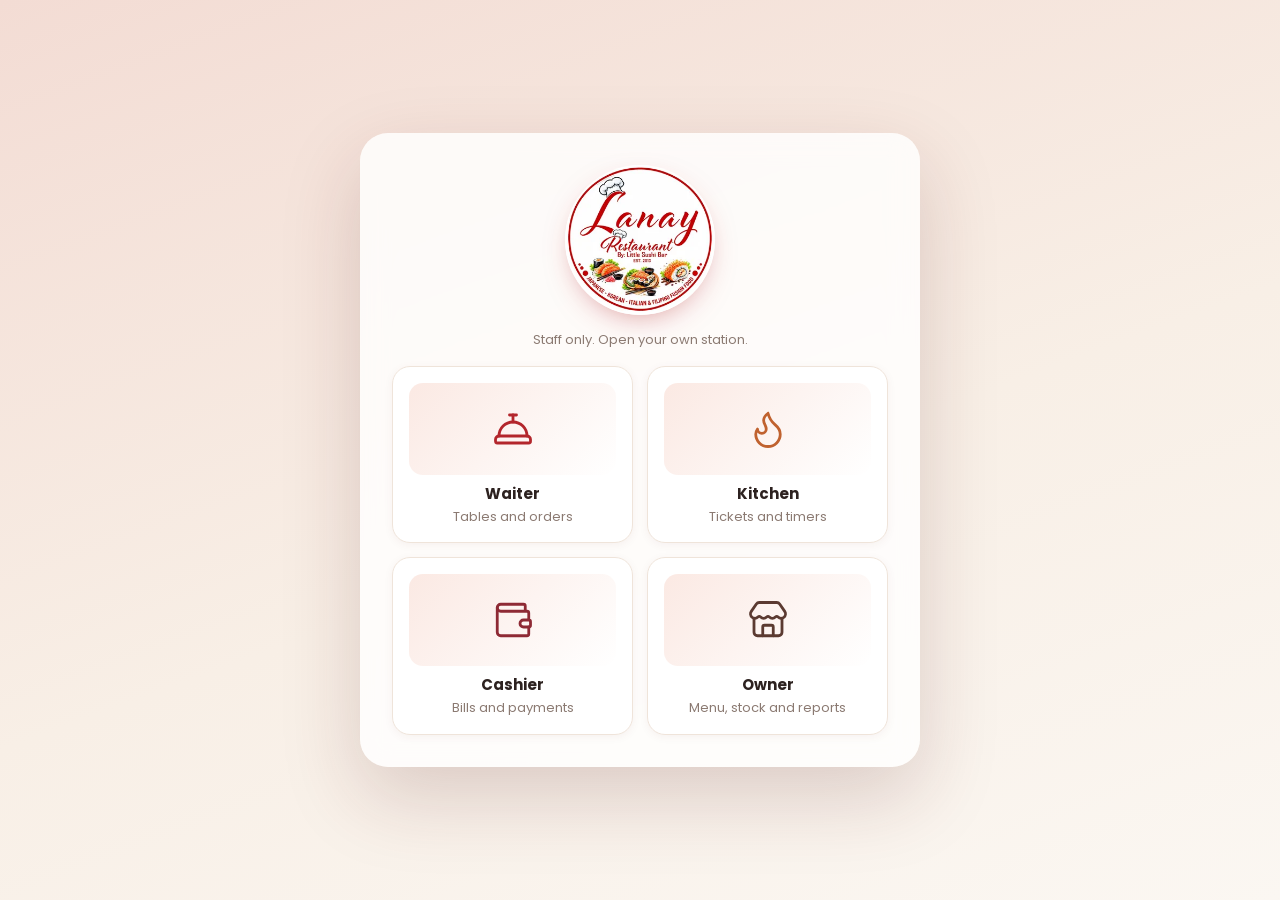
==== index.html @ 9411f927 "Initial commit: Lanay POS new UI" ====
<!doctype html>
<html lang="en"><head><meta charset="utf-8">
<meta name="viewport" content="width=device-width,initial-scale=1,viewport-fit=cover">
<meta name="theme-color" content="#b3262c">
<link href="https://fonts.googleapis.com/css2?family=Poppins:wght@400;500;600;700&family=Great+Vibes&display=swap" rel="stylesheet">
<link rel="stylesheet" href="lanay.css">
<title>Lanay Restaurant</title></head>
<body><svg width="0" height="0" style="position:absolute" aria-hidden="true"><symbol id="i-fish" viewBox="0 0 24 24"><path d="M6.5 12c.94-3.46 4.94-6 8.5-6 3.56 0 6.06 2.54 7 6-.94 3.47-3.44 6-7 6s-7.56-2.53-8.5-6Z" /><path d="M18 12v.5" /><path d="M16 17.93a9.77 9.77 0 0 1 0-11.86" /><path d="M7 10.67C7 8 5.58 5.97 2.73 5.5c-1 1.5-1 5 .23 6.5-1.24 1.5-1.24 5-.23 6.5C5.58 18.03 7 16 7 13.33" /><path d="M10.46 7.26C10.2 5.88 9.17 4.24 8 3h5.8a2 2 0 0 1 1.98 1.67l.23 1.4" /><path d="m16.01 17.93-.23 1.4A2 2 0 0 1 13.8 21H9.5a5.96 5.96 0 0 0 1.49-3.98" /></symbol><symbol id="i-fish-symbol" viewBox="0 0 24 24"><path d="M2 16s9-15 20-4C11 23 2 8 2 8" /></symbol><symbol id="i-circle-dot" viewBox="0 0 24 24"><circle cx="12" cy="12" r="1" /><circle cx="12" cy="12" r="10" /></symbol><symbol id="i-drumstick" viewBox="0 0 24 24"><path d="M15.4 15.63a7.875 6 135 1 1 6.23-6.23 4.5 3.43 135 0 0-6.23 6.23" /><path d="m8.29 12.71-2.6 2.6a2.5 2.5 0 1 0-1.65 4.65A2.5 2.5 0 1 0 8.7 18.3l2.59-2.59" /></symbol><symbol id="i-croissant" viewBox="0 0 24 24"><path d="M10.2 18H4.774a1.5 1.5 0 0 1-1.352-.97 11 11 0 0 1 .132-6.487" /><path d="M18 10.2V4.774a1.5 1.5 0 0 0-.97-1.352 11 11 0 0 0-6.486.132" /><path d="M18 5a4 3 0 0 1 4 3 2 2 0 0 1-2 2 10 10 0 0 0-5.139 1.42" /><path d="M5 18a3 4 0 0 0 3 4 2 2 0 0 0 2-2 10 10 0 0 1 1.42-5.14" /><path d="M8.709 2.554a10 10 0 0 0-6.155 6.155 1.5 1.5 0 0 0 .676 1.626l9.807 5.42a2 2 0 0 0 2.718-2.718l-5.42-9.807a1.5 1.5 0 0 0-1.626-.676" /></symbol><symbol id="i-shrimp" viewBox="0 0 24 24"><path d="M10 2a3.28 3.28 0 003.227 1.798l6.17-.561A1 1 0 1119.614 8H8.5a6.44 6.44 0 00-5.63 9.75A6.5 6.5 0 008.5 21c1.38 0 2-.5 2.5-1" /><path d="M10 8a8.5 8.5 0 000 8" /><path d="M11 22c-.5-.5-1.12-1-2.5-1a1 1 0 010-5H12a7 7 0 007-7V8" /><path d="M13 12h.01" /><path d="M8 16c-2 0-4.5-4-4-6" /></symbol><symbol id="i-soup" viewBox="0 0 24 24"><path d="M11.248 3c.273.1.808.53.747 1.36-.05.83-.938 1.2-.989 2.02-.06.78.333 1.24.727 1.62" /><path d="M16.252 3c.268.1.794.53.745 1.36-.06.83-.923 1.2-.993 2.02-.05.78.338 1.24.725 1.62" /><path d="M19.5 12 22 6" /><path d="M4 12a1 1 0 00-.99 1.133A9 9 0 0012 21a9 9 0 008.99-7.867A1 1 0 0020 12z" /><path d="M6.252 3c.268.1.794.53.745 1.36-.06.83-.923 1.2-.993 2.02-.05.78.338 1.24.735 1.62" /><path d="M7 21h10" /></symbol><symbol id="i-cooking-pot" viewBox="0 0 24 24"><path d="M2 12h20" /><path d="M20 12v8a2 2 0 0 1-2 2H6a2 2 0 0 1-2-2v-8" /><path d="m4 8 16-4" /><path d="m8.86 6.78-.45-1.81a2 2 0 0 1 1.45-2.43l1.94-.48a2 2 0 0 1 2.43 1.46l.45 1.8" /></symbol><symbol id="i-cup-soda" viewBox="0 0 24 24"><path d="m6 8 1.75 12.28a2 2 0 0 0 2 1.72h4.54a2 2 0 0 0 2-1.72L18 8" /><path d="M5 8h14" /><path d="M7 15a6.47 6.47 0 0 1 5 0 6.47 6.47 0 0 0 5 0" /><path d="m12 8 1-6h2" /></symbol><symbol id="i-utensils" viewBox="0 0 24 24"><path d="M3 2v7c0 1.1.9 2 2 2h4a2 2 0 0 0 2-2V2" /><path d="M7 2v20" /><path d="M21 15V2a5 5 0 0 0-5 5v6c0 1.1.9 2 2 2h3Zm0 0v7" /></symbol><symbol id="i-layout-grid" viewBox="0 0 24 24"><rect width="7" height="7" x="3" y="3" rx="1" /><rect width="7" height="7" x="14" y="3" rx="1" /><rect width="7" height="7" x="14" y="14" rx="1" /><rect width="7" height="7" x="3" y="14" rx="1" /></symbol><symbol id="i-clipboard-pen" viewBox="0 0 24 24"><path d="M16 4h2a2 2 0 0 1 2 2v2" /><path d="M21.34 15.664a1 1 0 1 0-3.004-3.004l-5.01 5.012a2 2 0 0 0-.506.854l-.837 2.87a.5.5 0 0 0 .62.62l2.87-.837a2 2 0 0 0 .854-.506z" /><path d="M8 22H6a2 2 0 0 1-2-2V6a2 2 0 0 1 2-2h2" /><rect x="8" y="2" width="8" height="4" rx="1" /></symbol><symbol id="i-concierge-bell" viewBox="0 0 24 24"><path d="M3 20a1 1 0 0 1-1-1v-1a2 2 0 0 1 2-2h16a2 2 0 0 1 2 2v1a1 1 0 0 1-1 1Z" /><path d="M20 16a8 8 0 1 0-16 0" /><path d="M12 4v4" /><path d="M10 4h4" /></symbol><symbol id="i-ticket" viewBox="0 0 24 24"><path d="M2 9a3 3 0 0 1 0 6v2a2 2 0 0 0 2 2h16a2 2 0 0 0 2-2v-2a3 3 0 0 1 0-6V7a2 2 0 0 0-2-2H4a2 2 0 0 0-2 2Z" /><path d="M13 5v2" /><path d="M13 17v2" /><path d="M13 11v2" /></symbol><symbol id="i-trash-2" viewBox="0 0 24 24"><path d="M10 11v6" /><path d="M14 11v6" /><path d="M19 6v14a2 2 0 0 1-2 2H7a2 2 0 0 1-2-2V6" /><path d="M3 6h18" /><path d="M8 6V4a2 2 0 0 1 2-2h4a2 2 0 0 1 2 2v2" /></symbol><symbol id="i-receipt" viewBox="0 0 24 24"><path d="M12 17V7" /><path d="M16 8h-6a2 2 0 0 0 0 4h4a2 2 0 0 1 0 4H8" /><path d="M4 3a1 1 0 0 1 1-1 1.3 1.3 0 0 1 .7.2l.933.6a1.3 1.3 0 0 0 1.4 0l.934-.6a1.3 1.3 0 0 1 1.4 0l.933.6a1.3 1.3 0 0 0 1.4 0l.933-.6a1.3 1.3 0 0 1 1.4 0l.934.6a1.3 1.3 0 0 0 1.4 0l.933-.6A1.3 1.3 0 0 1 19 2a1 1 0 0 1 1 1v18a1 1 0 0 1-1 1 1.3 1.3 0 0 1-.7-.2l-.933-.6a1.3 1.3 0 0 0-1.4 0l-.934.6a1.3 1.3 0 0 1-1.4 0l-.933-.6a1.3 1.3 0 0 0-1.4 0l-.933.6a1.3 1.3 0 0 1-1.4 0l-.934-.6a1.3 1.3 0 0 0-1.4 0l-.933.6a1.3 1.3 0 0 1-.7.2 1 1 0 0 1-1-1z" /></symbol><symbol id="i-lock" viewBox="0 0 24 24"><rect width="18" height="11" x="3" y="11" rx="2" ry="2" /><path d="M7 11V7a5 5 0 0 1 10 0v4" /></symbol><symbol id="i-chart-line" viewBox="0 0 24 24"><path d="M3 3v16a2 2 0 0 0 2 2h16" /><path d="m19 9-5 5-4-4-3 3" /></symbol><symbol id="i-book-open" viewBox="0 0 24 24"><path d="M12 5v16" /><path d="M20.001 19A2 2 0 0022 17V5a2 2 0 00-1.999-2L16 3.002A5 5 0 0012 5a5 5 0 00-4-2H4a2 2 0 00-2 2v12a2 2 0 001.999 2H8a5 5 0 014 2 5 5 0 014-2z" /></symbol><symbol id="i-package" viewBox="0 0 24 24"><path d="M11 21.73a2 2 0 0 0 2 0l7-4A2 2 0 0 0 21 16V8a2 2 0 0 0-1-1.73l-7-4a2 2 0 0 0-2 0l-7 4A2 2 0 0 0 3 8v8a2 2 0 0 0 1 1.73z" /><path d="M12 22V12" /><polyline points="3.29 7 12 12 20.71 7" /><path d="m7.5 4.27 9 5.15" /></symbol><symbol id="i-users" viewBox="0 0 24 24"><path d="M16 21v-2a4 4 0 0 0-4-4H6a4 4 0 0 0-4 4v2" /><path d="M16 3.128a4 4 0 0 1 0 7.744" /><path d="M22 21v-2a4 4 0 0 0-3-3.87" /><circle cx="9" cy="7" r="4" /></symbol><symbol id="i-bike" viewBox="0 0 24 24"><circle cx="18.5" cy="17.5" r="3.5" /><circle cx="5.5" cy="17.5" r="3.5" /><circle cx="15" cy="5" r="1" /><path d="M12 17.5V14l-3-3 4-3 2 3h2" /></symbol><symbol id="i-party-popper" viewBox="0 0 24 24"><path d="M5.8 11.3 2 22l10.7-3.79" /><path d="M4 3h.01" /><path d="M22 8h.01" /><path d="M15 2h.01" /><path d="M22 20h.01" /><path d="m22 2-2.24.75a2.9 2.9 0 0 0-1.96 3.12c.1.86-.57 1.63-1.45 1.63h-.38c-.86 0-1.6.6-1.76 1.44L14 10" /><path d="m22 13-.82-.33c-.86-.34-1.82.2-1.98 1.11c-.11.7-.72 1.22-1.43 1.22H17" /><path d="m11 2 .33.82c.34.86-.2 1.82-1.11 1.98C9.52 4.9 9 5.52 9 6.23V7" /><path d="M11 13c1.93 1.93 2.83 4.17 2 5-.83.83-3.07-.07-5-2-1.93-1.93-2.83-4.17-2-5 .83-.83 3.07.07 5 2Z" /></symbol><symbol id="i-star" viewBox="0 0 24 24"><path d="M11.525 2.295a.53.53 0 0 1 .95 0l2.31 4.679a2.123 2.123 0 0 0 1.595 1.16l5.166.756a.53.53 0 0 1 .294.904l-3.736 3.638a2.123 2.123 0 0 0-.611 1.878l.882 5.14a.53.53 0 0 1-.771.56l-4.618-2.428a2.122 2.122 0 0 0-1.973 0L6.396 21.01a.53.53 0 0 1-.77-.56l.881-5.139a2.122 2.122 0 0 0-.611-1.879L2.16 9.795a.53.53 0 0 1 .294-.906l5.165-.755a2.122 2.122 0 0 0 1.597-1.16z" /></symbol><symbol id="i-history" viewBox="0 0 24 24"><path d="M3 12a9 9 0 1 0 9-9 9.75 9.75 0 0 0-6.74 2.74L3 8" /><path d="M3 3v5h5" /><path d="M12 7v5l4 2" /></symbol><symbol id="i-badge-percent" viewBox="0 0 24 24"><path d="M3.85 8.62a4 4 0 0 1 4.78-4.77 4 4 0 0 1 6.74 0 4 4 0 0 1 4.78 4.78 4 4 0 0 1 0 6.74 4 4 0 0 1-4.77 4.78 4 4 0 0 1-6.75 0 4 4 0 0 1-4.78-4.77 4 4 0 0 1 0-6.76Z" /><path d="m15 9-6 6" /><path d="M9 9h.01" /><path d="M15 15h.01" /></symbol><symbol id="i-qr-code" viewBox="0 0 24 24"><rect width="5" height="5" x="3" y="3" rx="1" /><rect width="5" height="5" x="16" y="3" rx="1" /><rect width="5" height="5" x="3" y="16" rx="1" /><path d="M21 16h-3a2 2 0 0 0-2 2v3" /><path d="M21 21v.01" /><path d="M12 7v3a2 2 0 0 1-2 2H7" /><path d="M3 12h.01" /><path d="M12 3h.01" /><path d="M12 16v.01" /><path d="M16 12h1" /><path d="M21 12v.01" /><path d="M12 21v-1" /></symbol><symbol id="i-settings" viewBox="0 0 24 24"><path d="M9.671 4.136a2.34 2.34 0 0 1 4.659 0 2.34 2.34 0 0 0 3.319 1.915 2.34 2.34 0 0 1 2.33 4.033 2.34 2.34 0 0 0 0 3.831 2.34 2.34 0 0 1-2.33 4.033 2.34 2.34 0 0 0-3.319 1.915 2.34 2.34 0 0 1-4.659 0 2.34 2.34 0 0 0-3.32-1.915 2.34 2.34 0 0 1-2.33-4.033 2.34 2.34 0 0 0 0-3.831A2.34 2.34 0 0 1 6.35 6.051a2.34 2.34 0 0 0 3.319-1.915" /><circle cx="12" cy="12" r="3" /></symbol><symbol id="i-shopping-basket" viewBox="0 0 24 24"><path d="m15 11-1 9" /><path d="m19 11-4-7" /><path d="M2 11h20" /><path d="m3.5 11 1.6 7.4a2 2 0 0 0 2 1.6h9.8a2 2 0 0 0 2-1.6l1.7-7.4" /><path d="M4.5 15.5h15" /><path d="m5 11 4-7" /><path d="m9 11 1 9" /></symbol><symbol id="i-hand-helping" viewBox="0 0 24 24"><path d="M11 12h2a2 2 0 1 0 0-4h-3c-.6 0-1.1.2-1.4.6L3 14" /><path d="m7 18 1.6-1.4c.3-.4.8-.6 1.4-.6h4c1.1 0 2.1-.4 2.8-1.2l4.6-4.4a2 2 0 0 0-2.75-2.91l-4.2 3.9" /><path d="m2 13 6 6" /></symbol><symbol id="i-log-out" viewBox="0 0 24 24"><path d="m16 17 5-5-5-5" /><path d="M21 12H9" /><path d="M9 21H5a2 2 0 0 1-2-2V5a2 2 0 0 1 2-2h4" /></symbol><symbol id="i-bell" viewBox="0 0 24 24"><path d="M10.268 21a2 2 0 0 0 3.464 0" /><path d="M3.262 15.326A1 1 0 0 0 4 17h16a1 1 0 0 0 .74-1.673C19.41 13.956 18 12.499 18 8A6 6 0 0 0 6 8c0 4.499-1.411 5.956-2.738 7.326" /></symbol><symbol id="i-smartphone" viewBox="0 0 24 24"><rect width="14" height="20" x="5" y="2" rx="2" ry="2" /><path d="M12 18h.01" /></symbol><symbol id="i-sparkles" viewBox="0 0 24 24"><path d="M11.017 2.814a1 1 0 0 1 1.966 0l1.051 5.558a2 2 0 0 0 1.594 1.594l5.558 1.051a1 1 0 0 1 0 1.966l-5.558 1.051a2 2 0 0 0-1.594 1.594l-1.051 5.558a1 1 0 0 1-1.966 0l-1.051-5.558a2 2 0 0 0-1.594-1.594l-5.558-1.051a1 1 0 0 1 0-1.966l5.558-1.051a2 2 0 0 0 1.594-1.594z" /><path d="M20 2v4" /><path d="M22 4h-4" /><circle cx="4" cy="20" r="2" /></symbol><symbol id="i-recycle" viewBox="0 0 24 24"><path d="M7 19H4.815a1.83 1.83 0 0 1-1.57-.881 1.785 1.785 0 0 1-.004-1.784L7.196 9.5" /><path d="M11 19h8.203a1.83 1.83 0 0 0 1.556-.89 1.784 1.784 0 0 0 0-1.775l-1.226-2.12" /><path d="m14 16-3 3 3 3" /><path d="M8.293 13.596 7.196 9.5 3.1 10.598" /><path d="m9.344 5.811 1.093-1.892A1.83 1.83 0 0 1 11.985 3a1.784 1.784 0 0 1 1.546.888l3.943 6.843" /><path d="m13.378 9.633 4.096 1.098 1.097-4.096" /></symbol><symbol id="i-ban" viewBox="0 0 24 24"><circle cx="12" cy="12" r="10" /><path d="M4.929 4.929 19.07 19.071" /></symbol><symbol id="i-chef-hat" viewBox="0 0 24 24"><path d="M10 11v5" /><path d="M14 11v5" /><path d="M6 12.65c0-.457-.316-.844-.727-1.041A4 4 0 017.52 4.034a1.53 1.53 0 001.367-.547 4 4 0 016.225 0 1.53 1.53 0 001.367.547 4 4 0 012.248 7.575c-.411.197-.727.584-.727 1.04V19a2 2 0 01-2 2H8a2 2 0 01-2-2z" /><path d="M6 16h12" /></symbol><symbol id="i-flame" viewBox="0 0 24 24"><path d="M12 3q1 4 4 6.5t3 5.5a1 1 0 0 1-14 0 5 5 0 0 1 1-3 1 1 0 0 0 5 0c0-2-1.5-3-1.5-5q0-2 2.5-4" /></symbol><symbol id="i-wallet" viewBox="0 0 24 24"><path d="M19 7V4a1 1 0 0 0-1-1H5a2 2 0 0 0 0 4h15a1 1 0 0 1 1 1v4h-3a2 2 0 0 0 0 4h3a1 1 0 0 0 1-1v-2a1 1 0 0 0-1-1" /><path d="M3 5v14a2 2 0 0 0 2 2h15a1 1 0 0 0 1-1v-4" /></symbol><symbol id="i-store" viewBox="0 0 24 24"><path d="M15 21v-5a1 1 0 0 0-1-1h-4a1 1 0 0 0-1 1v5" /><path d="M17.774 10.31a1.12 1.12 0 0 0-1.549 0 2.5 2.5 0 0 1-3.451 0 1.12 1.12 0 0 0-1.548 0 2.5 2.5 0 0 1-3.452 0 1.12 1.12 0 0 0-1.549 0 2.5 2.5 0 0 1-3.77-3.248l2.889-4.184A2 2 0 0 1 7 2h10a2 2 0 0 1 1.653.873l2.895 4.192a2.5 2.5 0 0 1-3.774 3.244" /><path d="M4 10.95V19a2 2 0 0 0 2 2h12a2 2 0 0 0 2-2v-8.05" /></symbol></svg><div id="app"></div><script src="js/logo.js"></script>
<script>document.getElementById("app").innerHTML=`<div class="login"><img class="brand" src="${LOGO}" alt="Lanay Restaurant"><p class="mut">Staff only. Open your own station.</p><div class="grid"><a class="card hov" data-role="waiter" href="waiter.html"><div class="dish"><svg class="i"><use href="#i-concierge-bell"/></svg></div><b style="display:block;margin-top:8px">Waiter</b><span class="mut">Tables and orders</span></a><a class="card hov" data-role="kitchen" href="kitchen.html"><div class="dish"><svg class="i"><use href="#i-flame"/></svg></div><b style="display:block;margin-top:8px">Kitchen</b><span class="mut">Tickets and timers</span></a><a class="card hov" data-role="cashier" href="cashier.html"><div class="dish"><svg class="i"><use href="#i-wallet"/></svg></div><b style="display:block;margin-top:8px">Cashier</b><span class="mut">Bills and payments</span></a><a class="card hov" data-role="owner" href="owner.html"><div class="dish"><svg class="i"><use href="#i-store"/></svg></div><b style="display:block;margin-top:8px">Owner</b><span class="mut">Menu, stock and reports</span></a></div></div>`</script>
</body></html>
---- lanay.css ----
/* Each role sets its own accent on <body data-role>, so colors never bleed between roles */
:root {
  --ac: #b3262c;
  --soft: #f8e6e2;
  --ink: #2d2220;
  --mut: #8b7a72;
  --line: #efe4da;
  --cream: #fbf6f0;
}

[data-role="kitchen"] {
  --ac: #c0622f;
  --soft: #fbeadc;
}

[data-role="cashier"] {
  --ac: #8e2a35;
  --soft: #f4e0e2;
}

[data-role="owner"] {
  --ac: #5b3a31;
  --soft: #efe5df;
}

[data-role="customer"] {
  --ac: #b3262c;
  --soft: #f8e6e2;
}

* {
  box-sizing: border-box;
  margin: 0;
}

body {
  font: 15px/1.45 Poppins, "Segoe UI", system-ui, sans-serif;
  color: var(--ink);
  min-height: 100dvh;
  display: grid;
  place-items: center;
  padding: 16px;
  background: linear-gradient(160deg, #f3dcd4, #f8efe6 55%, #fbf7f2);
}

button,
input,
select {
  font: inherit;
  color: inherit;
}

button {
  cursor: pointer;
  border: 0;
  background: none;
  text-align: left;
}

:focus-visible {
  outline: 2px solid var(--ac);
  outline-offset: 2px;
}

[hidden] {
  display: none !important;
}

#app {
  display: grid;
  place-items: center;
  width: 100%;
}

.shell {
  width: min(1280px, 100%);
  height: min(860px, 94vh);
  background: var(--cream);
  border-radius: 28px;
  box-shadow: 0 30px 80px #5a1d1a2e;
  display: flex;
  overflow: hidden;
}

.side {
  width: 210px;
  background: #fff;
  padding: 20px 14px;
  display: flex;
  flex-direction: column;
  gap: 6px;
  border-right: 1px solid var(--line);
  overflow: auto;
}

.logo {
  font-size: 24px;
  font-weight: 800;
  color: var(--ac);
  padding: 4px 10px 14px;
}

.nav {
  display: flex;
  gap: 12px;
  align-items: center;
  padding: 11px 14px;
  border-radius: 12px;
  color: var(--mut);
  transition: 0.2s;
}

.nav b {
  width: 24px;
  text-align: center;
  font-size: 18px;
}

.nav:hover {
  background: var(--soft);
  color: var(--ink);
  transform: translateX(3px);
}

.nav.on {
  background: var(--ac);
  color: #fff;
  box-shadow: 0 8px 18px -6px var(--ac);
}

.main {
  flex: 1;
  display: flex;
  flex-direction: column;
  min-width: 0;
}

.top {
  display: flex;
  align-items: center;
  gap: 12px;
  padding: 16px 26px;
  background: #fff;
  border-bottom: 1px solid var(--line);
}

.top h1 {
  font-size: 22px;
  flex: 1;
}

.page {
  padding: 22px 26px;
  overflow: auto;
  flex: 1;
  display: flex;
  flex-direction: column;
  gap: 16px;
}

.page > * {
  flex-shrink: 0;
}

.card {
  background: #fff;
  border-radius: 18px;
  padding: 16px;
  border: 1px solid var(--line);
  box-shadow: 0 2px 10px #5a1d1a0d;
  transition: 0.25s;
}

button.card {
  display: block;
  width: 100%;
}

.hov:hover {
  transform: translateY(-4px);
  box-shadow: 0 14px 28px -10px #5a1d1a33;
}

.grid {
  display: grid;
  grid-template-columns: repeat(auto-fill, minmax(200px, 1fr));
  gap: 14px;
}

.row {
  display: flex;
  gap: 10px;
  align-items: center;
}

.sp {
  justify-content: space-between;
}

.col {
  display: flex;
  flex-direction: column;
  gap: 10px;
}

.two {
  display: grid;
  grid-template-columns: 1fr 340px;
  gap: 18px;
}

.btn {
  background: var(--ac);
  color: #fff;
  padding: 11px 18px;
  border-radius: 12px;
  font-weight: 600;
  text-align: center;
  transition: 0.15s;
  box-shadow: 0 8px 16px -8px var(--ac);
}

.btn:hover {
  filter: brightness(1.07);
}

.btn:active {
  transform: scale(0.96);
}

.btn.g {
  background: var(--soft);
  color: var(--ink);
  box-shadow: none;
}

.btn.w {
  width: 100%;
}

.chip {
  display: inline-block;
  padding: 3px 10px;
  border-radius: 99px;
  font-size: 12px;
  font-weight: 600;
  background: var(--soft);
}

.ok {
  background: #e4eed8;
  color: #4a6a2e;
}

.warn {
  background: #fbe8d2;
  color: #9a4a16;
}

.bad {
  background: #f6dad6;
  color: #9c1f25;
}

.info {
  background: #efe5d5;
  color: #6a5136;
}

.pill {
  padding: 8px 16px;
  border-radius: 99px;
  background: #fff;
  border: 1px solid var(--line);
  transition: 0.2s;
}

.pill.on {
  background: var(--ac);
  color: #fff;
  border-color: var(--ac);
}

input,
select {
  padding: 10px 12px;
  border: 1px solid var(--line);
  border-radius: 12px;
  background: #fff;
  width: 100%;
}

.tint:nth-child(5n + 1) {
  background: #eef3e4;
}

.tint:nth-child(5n + 2) {
  background: #fbece0;
}

.tint:nth-child(5n + 3) {
  background: #f9e6e3;
}

.tint:nth-child(5n + 4) {
  background: #f3ead9;
}

.tint:nth-child(5n) {
  background: #f6e9ea;
}

.big {
  font-size: 28px;
  font-weight: 800;
}

.mut {
  color: var(--mut);
  font-size: 13px;
}

.dish {
  display: grid;
  place-items: center;
  height: 92px;
  border-radius: 14px;
  background: linear-gradient(135deg, #fbe9e3, #fff);
  color: var(--ac);
}

.dish svg {
  width: 42px;
  height: 42px;
  stroke-width: 1.6;
}

.c-Sushi {
  background: linear-gradient(135deg, #fbe0d6, #fff4ee);
  color: #c0562f;
}

.c-Japanese {
  background: linear-gradient(135deg, #f3e6d2, #fbf5ea);
  color: #8a5a2b;
}

.c-Drinks {
  background: linear-gradient(135deg, #e4eed8, #f6faf0);
  color: #5a7a3c;
}

.off {
  opacity: 0.55;
}

.qty {
  display: flex;
  align-items: center;
  gap: 10px;
}

.qty b {
  min-width: 18px;
  text-align: center;
}

.qty button {
  width: 30px;
  height: 30px;
  border-radius: 9px;
  background: var(--soft);
  font-weight: 700;
  text-align: center;
}

.qty .p {
  background: var(--ac);
  color: #fff;
}

table {
  width: 100%;
  border-collapse: collapse;
}

td,
th {
  padding: 11px 8px;
  text-align: left;
  border-bottom: 1px solid var(--line);
}

th {
  color: var(--mut);
  font-size: 12px;
}

.sw {
  width: 44px;
  height: 26px;
  border-radius: 99px;
  background: #e2d6cc;
  position: relative;
  transition: 0.25s;
  flex: none;
}

.sw:after {
  content: "";
  position: absolute;
  top: 3px;
  left: 3px;
  width: 20px;
  height: 20px;
  border-radius: 50%;
  background: #fff;
  transition: 0.25s;
}

.sw.on {
  background: var(--ac);
}

.sw.on:after {
  left: 21px;
}

.bar {
  height: 8px;
  border-radius: 9px;
  background: #f0e6dd;
  overflow: hidden;
}

.bar i {
  display: block;
  height: 100%;
  background: var(--ac);
  border-radius: 9px;
}

.tb {
  width: 64px;
  height: 40px;
  margin: 0 auto 10px;
  border-radius: 12px;
  background: var(--soft);
  border: 2px solid var(--ac);
}

.step {
  flex: 1;
  text-align: center;
  font-size: 12px;
  color: var(--mut);
}

.step i {
  display: block;
  height: 6px;
  border-radius: 9px;
  background: #eadfd5;
  margin: 0 2px 6px;
  transition: 0.5s;
}

.step.on {
  color: var(--ink);
}

.step.on i {
  background: var(--ac);
}

.star {
  font-size: 32px;
  color: #e2d6cc;
  transition: 0.2s;
}

.star.on {
  color: #d6a032;
  transform: scale(1.15);
}

.login {
  width: min(560px, 100%);
  padding: 32px;
  text-align: center;
  background: #ffffffcc;
  backdrop-filter: blur(14px);
  border-radius: 28px;
  box-shadow: 0 30px 80px #5a1d1a2e;
  display: flex;
  flex-direction: column;
  gap: 16px;
}

.login .logo {
  font-size: 44px;
  padding: 0;
}

.pad {
  display: grid;
  grid-template-columns: repeat(3, 70px);
  gap: 12px;
  justify-content: center;
}

.pad button {
  height: 62px;
  border-radius: 50%;
  background: #fff;
  font-size: 22px;
  font-weight: 600;
  text-align: center;
  box-shadow: 0 4px 12px #0001;
  transition: 0.15s;
}

.pad button:active {
  transform: scale(0.9);
  background: var(--soft);
}

.dots {
  justify-content: center;
}

.dots i {
  width: 14px;
  height: 14px;
  border-radius: 50%;
  background: #e2d6cc;
  transition: 0.2s;
}

.dots i.f {
  background: var(--ac);
  transform: scale(1.2);
}

.ph {
  width: 400px;
  height: min(820px, 94vh);
  flex-direction: column;
  border: 10px solid #2d2220;
  border-radius: 44px;
}

.ph .top {
  padding: 14px 18px;
}

.ph .page {
  padding: 14px;
}

.ph .grid {
  grid-template-columns: 1fr 1fr;
}

.ph .dish {
  height: 70px;
}

.ph .dish svg {
  width: 32px;
  height: 32px;
}

.tabs {
  display: flex;
  border-top: 1px solid var(--line);
  background: #fff;
}

.tabs .nav {
  flex: 1;
  flex-direction: column;
  gap: 2px;
  font-size: 11px;
  border-radius: 0;
  padding: 10px 0;
}

.toast {
  position: fixed;
  bottom: 28px;
  left: 50%;
  translate: -50% 0;
  background: var(--ink);
  color: #fff;
  padding: 12px 22px;
  border-radius: 14px;
  z-index: 9;
  animation:
    rise 0.35s both,
    fade 0.4s 1.8s forwards reverse;
}

.mask {
  position: fixed;
  inset: 0;
  background: #2a121099;
  backdrop-filter: blur(5px);
  display: grid;
  place-items: center;
  z-index: 8;
  animation: fade 0.2s;
}

.mod {
  background: #fff;
  border-radius: 22px;
  padding: 24px;
  width: min(440px, 92vw);
  max-height: 86vh;
  overflow: auto;
  animation: pop 0.3s cubic-bezier(0.2, 1.2, 0.4, 1);
}

.ping {
  box-shadow: 0 0 0 0 var(--ac);
  animation: pulse 1.4s infinite;
}

.in .rise,
.in .stag > * {
  animation: rise 0.5s cubic-bezier(0.2, 0.8, 0.2, 1) both;
  animation-delay: calc(var(--i, 0) * 45ms);
}

.in .bar i {
  animation: grow 0.9s both;
}

.in .draw {
  stroke-dasharray: 1200;
  stroke-dashoffset: 1200;
  animation: draw 1.6s 0.2s forwards;
}

.shake {
  animation: shake 0.4s;
}

@keyframes rise {
  from {
    opacity: 0;
    transform: translateY(16px);
  }
}

@keyframes fade {
  from {
    opacity: 0;
  }
}

@keyframes pop {
  from {
    opacity: 0;
    transform: scale(0.9);
  }
}

@keyframes grow {
  from {
    width: 0;
  }
}

@keyframes draw {
  to {
    stroke-dashoffset: 0;
  }
}

@keyframes shake {
  25% {
    transform: translateX(-9px);
  }

  75% {
    transform: translateX(9px);
  }
}

@keyframes pulse {
  70% {
    box-shadow: 0 0 0 10px #0000;
  }
}

.i {
  width: 1.2em;
  height: 1.2em;
  fill: none;
  stroke: currentColor;
  stroke-width: 2;
  stroke-linecap: round;
  stroke-linejoin: round;
  flex: none;
  vertical-align: -0.22em;
}

.fill,
.star.on svg {
  fill: currentColor;
}

.star svg {
  width: 32px;
  height: 32px;
}

.gold {
  color: #d6a032;
}

.gold .i:not(.fill) {
  opacity: 0.35;
}

.eic svg {
  width: 44px;
  height: 44px;
  color: var(--ac);
  margin-bottom: 8px;
}

.brand {
  display: block;
  margin: 0 auto;
  width: 150px;
  height: 150px;
  border-radius: 50%;
  box-shadow: 0 10px 30px -12px #b3262c88;
}

.brand-s {
  display: block;
  width: 84px;
  height: 84px;
  border-radius: 50%;
  margin: 0 auto 12px;
}

.brand-t {
  display: none;
  width: 36px;
  height: 36px;
  border-radius: 50%;
}

.script {
  font-family: "Great Vibes", cursive;
  color: var(--ac);
  font-size: 30px;
  line-height: 1;
}

button {
  -webkit-tap-highlight-color: transparent;
}

.push {
  margin-top: auto;
}

.fl {
  display: flex;
  flex-direction: column;
}

@media (max-width: 1100px) {
  .side {
    width: 72px;
    padding: 16px 8px;
  }

  .nav {
    justify-content: center;
    padding: 12px;
  }

  .nav span {
    display: none;
  }

  .brand-s {
    width: 48px;
    height: 48px;
  }
}

@media (max-width: 900px) {
  body {
    padding: 0;
  }

  .shell:not(.ph) {
    width: 100%;
    height: 100dvh;
    border-radius: 0;
    box-shadow: none;
    flex-direction: column;
  }

  .side {
    order: 2;
    width: 100%;
    flex-direction: row;
    gap: 2px;
    padding: 6px 6px calc(6px + env(safe-area-inset-bottom));
    border-right: 0;
    border-top: 1px solid var(--line);
    overflow-x: auto;
    overflow-y: hidden;
  }

  .side .brand-s {
    display: none;
  }

  .nav {
    flex-direction: column;
    gap: 2px;
    font-size: 11px;
    padding: 8px 10px;
    min-width: 68px;
    white-space: nowrap;
  }

  .nav span {
    display: block;
  }

  .nav:hover {
    transform: none;
  }

  .main {
    order: 1;
    min-height: 0;
  }

  .brand-t {
    display: block;
  }

  .top {
    padding: calc(10px + env(safe-area-inset-top)) 14px 10px;
  }

  .top h1 {
    font-size: 18px;
  }

  .page {
    padding: 14px;
  }

  .grid {
    grid-template-columns: repeat(auto-fill, minmax(150px, 1fr));
  }

  .two {
    grid-template-columns: 1fr;
  }

  .rev > :last-child {
    order: -1;
  }

  table {
    min-width: 460px;
  }

  .btn,
  .pill,
  .nav {
    min-height: 44px;
  }

  input,
  select {
    font-size: 16px;
    min-height: 44px;
  }

  .mask {
    place-items: end center;
  }

  .mod {
    width: 100%;
    border-radius: 24px 24px 0 0;
    padding-bottom: calc(24px + env(safe-area-inset-bottom));
    animation: sheet 0.3s cubic-bezier(0.2, 0.9, 0.3, 1);
  }
}

@media (max-width: 560px) {
  .ph {
    width: 100%;
    height: 100dvh;
    border: 0;
    border-radius: 0;
  }

  .login {
    padding: 22px 16px;
    border-radius: 0;
    min-height: 100dvh;
    justify-content: center;
    box-shadow: none;
    background: transparent;
  }

  .brand {
    width: 130px;
    height: 130px;
  }
}

@keyframes sheet {
  from {
    transform: translateY(100%);
  }
}

@media (prefers-reduced-motion: reduce) {
  * {
    animation: none !important;
    transition: none !important;
  }
}

/* ---------- aligned cards: body grows, action row always sits on the bottom edge ---------- */
.grid {
  align-items: stretch;
}

.card.col > .body {
  flex: 1 1 auto;
  display: flex;
  flex-direction: column;
  gap: 10px;
}

.card.col > .act {
  margin-top: auto;
  height: 46px;
  display: flex;
  align-items: center;
}

.act .btn {
  width: 100%;
  height: 46px;
  display: flex;
  align-items: center;
  justify-content: center;
}

.act .mut {
  width: 100%;
  text-align: center;
}

.btn {
  min-height: 46px;
}

a.btn {
  display: block;
  text-decoration: none;
  line-height: 24px;
}

a.card {
  display: block;
  text-decoration: none;
  color: inherit;
}
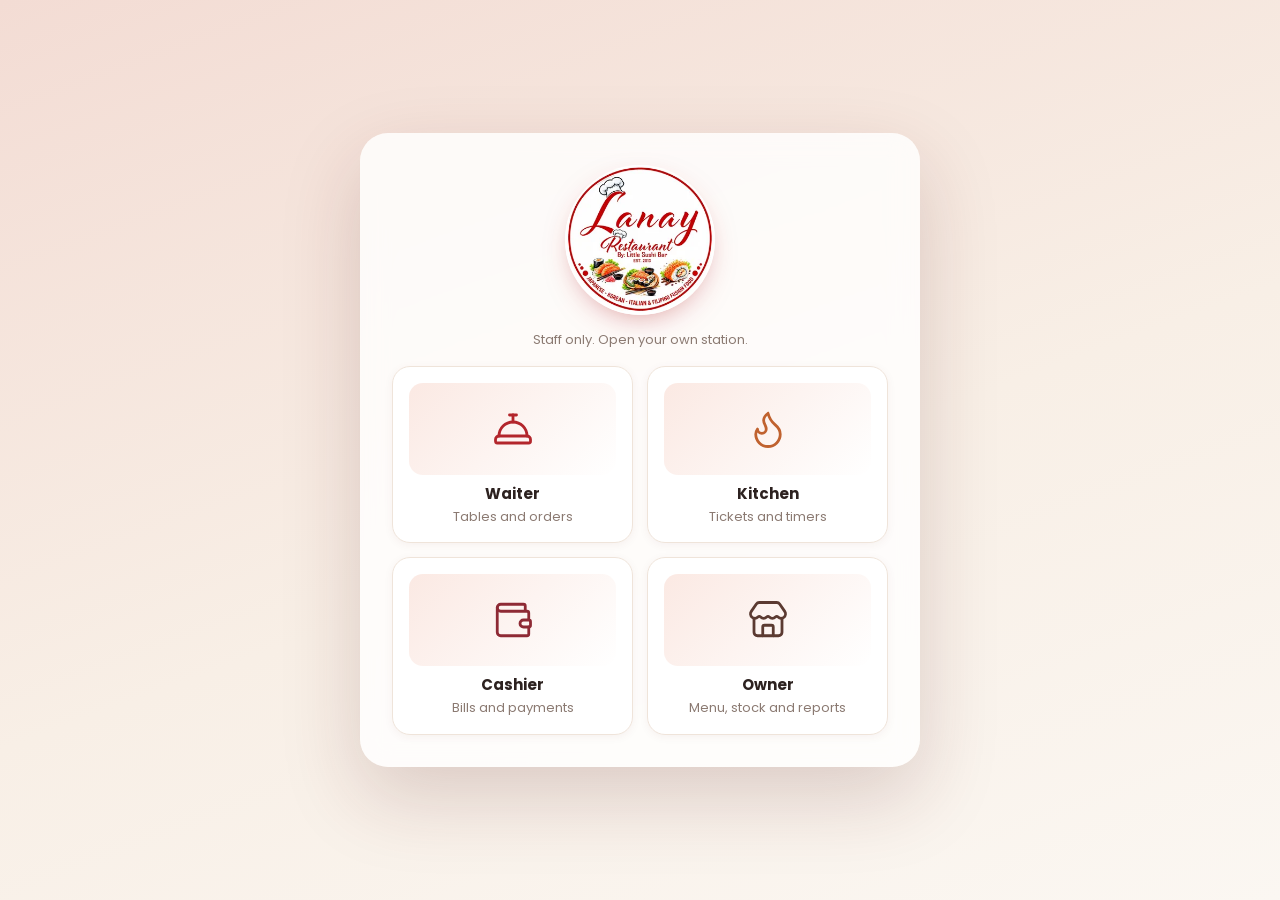
==== commit 4a570696: "Add img/ slot for dish pictures (icon fallback keeps current look) Includes the existing uncommitted" ====
--- a/index.html
+++ b/index.html
@@ -1,10 +1,338 @@
 <!doctype html>
-<html lang="en"><head><meta charset="utf-8">
-<meta name="viewport" content="width=device-width,initial-scale=1,viewport-fit=cover">
-<meta name="theme-color" content="#b3262c">
-<link href="https://fonts.googleapis.com/css2?family=Poppins:wght@400;500;600;700&family=Great+Vibes&display=swap" rel="stylesheet">
-<link rel="stylesheet" href="lanay.css">
-<title>Lanay Restaurant</title></head>
-<body><svg width="0" height="0" style="position:absolute" aria-hidden="true"><symbol id="i-fish" viewBox="0 0 24 24"><path d="M6.5 12c.94-3.46 4.94-6 8.5-6 3.56 0 6.06 2.54 7 6-.94 3.47-3.44 6-7 6s-7.56-2.53-8.5-6Z" /><path d="M18 12v.5" /><path d="M16 17.93a9.77 9.77 0 0 1 0-11.86" /><path d="M7 10.67C7 8 5.58 5.97 2.73 5.5c-1 1.5-1 5 .23 6.5-1.24 1.5-1.24 5-.23 6.5C5.58 18.03 7 16 7 13.33" /><path d="M10.46 7.26C10.2 5.88 9.17 4.24 8 3h5.8a2 2 0 0 1 1.98 1.67l.23 1.4" /><path d="m16.01 17.93-.23 1.4A2 2 0 0 1 13.8 21H9.5a5.96 5.96 0 0 0 1.49-3.98" /></symbol><symbol id="i-fish-symbol" viewBox="0 0 24 24"><path d="M2 16s9-15 20-4C11 23 2 8 2 8" /></symbol><symbol id="i-circle-dot" viewBox="0 0 24 24"><circle cx="12" cy="12" r="1" /><circle cx="12" cy="12" r="10" /></symbol><symbol id="i-drumstick" viewBox="0 0 24 24"><path d="M15.4 15.63a7.875 6 135 1 1 6.23-6.23 4.5 3.43 135 0 0-6.23 6.23" /><path d="m8.29 12.71-2.6 2.6a2.5 2.5 0 1 0-1.65 4.65A2.5 2.5 0 1 0 8.7 18.3l2.59-2.59" /></symbol><symbol id="i-croissant" viewBox="0 0 24 24"><path d="M10.2 18H4.774a1.5 1.5 0 0 1-1.352-.97 11 11 0 0 1 .132-6.487" /><path d="M18 10.2V4.774a1.5 1.5 0 0 0-.97-1.352 11 11 0 0 0-6.486.132" /><path d="M18 5a4 3 0 0 1 4 3 2 2 0 0 1-2 2 10 10 0 0 0-5.139 1.42" /><path d="M5 18a3 4 0 0 0 3 4 2 2 0 0 0 2-2 10 10 0 0 1 1.42-5.14" /><path d="M8.709 2.554a10 10 0 0 0-6.155 6.155 1.5 1.5 0 0 0 .676 1.626l9.807 5.42a2 2 0 0 0 2.718-2.718l-5.42-9.807a1.5 1.5 0 0 0-1.626-.676" /></symbol><symbol id="i-shrimp" viewBox="0 0 24 24"><path d="M10 2a3.28 3.28 0 003.227 1.798l6.17-.561A1 1 0 1119.614 8H8.5a6.44 6.44 0 00-5.63 9.75A6.5 6.5 0 008.5 21c1.38 0 2-.5 2.5-1" /><path d="M10 8a8.5 8.5 0 000 8" /><path d="M11 22c-.5-.5-1.12-1-2.5-1a1 1 0 010-5H12a7 7 0 007-7V8" /><path d="M13 12h.01" /><path d="M8 16c-2 0-4.5-4-4-6" /></symbol><symbol id="i-soup" viewBox="0 0 24 24"><path d="M11.248 3c.273.1.808.53.747 1.36-.05.83-.938 1.2-.989 2.02-.06.78.333 1.24.727 1.62" /><path d="M16.252 3c.268.1.794.53.745 1.36-.06.83-.923 1.2-.993 2.02-.05.78.338 1.24.725 1.62" /><path d="M19.5 12 22 6" /><path d="M4 12a1 1 0 00-.99 1.133A9 9 0 0012 21a9 9 0 008.99-7.867A1 1 0 0020 12z" /><path d="M6.252 3c.268.1.794.53.745 1.36-.06.83-.923 1.2-.993 2.02-.05.78.338 1.24.735 1.62" /><path d="M7 21h10" /></symbol><symbol id="i-cooking-pot" viewBox="0 0 24 24"><path d="M2 12h20" /><path d="M20 12v8a2 2 0 0 1-2 2H6a2 2 0 0 1-2-2v-8" /><path d="m4 8 16-4" /><path d="m8.86 6.78-.45-1.81a2 2 0 0 1 1.45-2.43l1.94-.48a2 2 0 0 1 2.43 1.46l.45 1.8" /></symbol><symbol id="i-cup-soda" viewBox="0 0 24 24"><path d="m6 8 1.75 12.28a2 2 0 0 0 2 1.72h4.54a2 2 0 0 0 2-1.72L18 8" /><path d="M5 8h14" /><path d="M7 15a6.47 6.47 0 0 1 5 0 6.47 6.47 0 0 0 5 0" /><path d="m12 8 1-6h2" /></symbol><symbol id="i-utensils" viewBox="0 0 24 24"><path d="M3 2v7c0 1.1.9 2 2 2h4a2 2 0 0 0 2-2V2" /><path d="M7 2v20" /><path d="M21 15V2a5 5 0 0 0-5 5v6c0 1.1.9 2 2 2h3Zm0 0v7" /></symbol><symbol id="i-layout-grid" viewBox="0 0 24 24"><rect width="7" height="7" x="3" y="3" rx="1" /><rect width="7" height="7" x="14" y="3" rx="1" /><rect width="7" height="7" x="14" y="14" rx="1" /><rect width="7" height="7" x="3" y="14" rx="1" /></symbol><symbol id="i-clipboard-pen" viewBox="0 0 24 24"><path d="M16 4h2a2 2 0 0 1 2 2v2" /><path d="M21.34 15.664a1 1 0 1 0-3.004-3.004l-5.01 5.012a2 2 0 0 0-.506.854l-.837 2.87a.5.5 0 0 0 .62.62l2.87-.837a2 2 0 0 0 .854-.506z" /><path d="M8 22H6a2 2 0 0 1-2-2V6a2 2 0 0 1 2-2h2" /><rect x="8" y="2" width="8" height="4" rx="1" /></symbol><symbol id="i-concierge-bell" viewBox="0 0 24 24"><path d="M3 20a1 1 0 0 1-1-1v-1a2 2 0 0 1 2-2h16a2 2 0 0 1 2 2v1a1 1 0 0 1-1 1Z" /><path d="M20 16a8 8 0 1 0-16 0" /><path d="M12 4v4" /><path d="M10 4h4" /></symbol><symbol id="i-ticket" viewBox="0 0 24 24"><path d="M2 9a3 3 0 0 1 0 6v2a2 2 0 0 0 2 2h16a2 2 0 0 0 2-2v-2a3 3 0 0 1 0-6V7a2 2 0 0 0-2-2H4a2 2 0 0 0-2 2Z" /><path d="M13 5v2" /><path d="M13 17v2" /><path d="M13 11v2" /></symbol><symbol id="i-trash-2" viewBox="0 0 24 24"><path d="M10 11v6" /><path d="M14 11v6" /><path d="M19 6v14a2 2 0 0 1-2 2H7a2 2 0 0 1-2-2V6" /><path d="M3 6h18" /><path d="M8 6V4a2 2 0 0 1 2-2h4a2 2 0 0 1 2 2v2" /></symbol><symbol id="i-receipt" viewBox="0 0 24 24"><path d="M12 17V7" /><path d="M16 8h-6a2 2 0 0 0 0 4h4a2 2 0 0 1 0 4H8" /><path d="M4 3a1 1 0 0 1 1-1 1.3 1.3 0 0 1 .7.2l.933.6a1.3 1.3 0 0 0 1.4 0l.934-.6a1.3 1.3 0 0 1 1.4 0l.933.6a1.3 1.3 0 0 0 1.4 0l.933-.6a1.3 1.3 0 0 1 1.4 0l.934.6a1.3 1.3 0 0 0 1.4 0l.933-.6A1.3 1.3 0 0 1 19 2a1 1 0 0 1 1 1v18a1 1 0 0 1-1 1 1.3 1.3 0 0 1-.7-.2l-.933-.6a1.3 1.3 0 0 0-1.4 0l-.934.6a1.3 1.3 0 0 1-1.4 0l-.933-.6a1.3 1.3 0 0 0-1.4 0l-.933.6a1.3 1.3 0 0 1-1.4 0l-.934-.6a1.3 1.3 0 0 0-1.4 0l-.933.6a1.3 1.3 0 0 1-.7.2 1 1 0 0 1-1-1z" /></symbol><symbol id="i-lock" viewBox="0 0 24 24"><rect width="18" height="11" x="3" y="11" rx="2" ry="2" /><path d="M7 11V7a5 5 0 0 1 10 0v4" /></symbol><symbol id="i-chart-line" viewBox="0 0 24 24"><path d="M3 3v16a2 2 0 0 0 2 2h16" /><path d="m19 9-5 5-4-4-3 3" /></symbol><symbol id="i-book-open" viewBox="0 0 24 24"><path d="M12 5v16" /><path d="M20.001 19A2 2 0 0022 17V5a2 2 0 00-1.999-2L16 3.002A5 5 0 0012 5a5 5 0 00-4-2H4a2 2 0 00-2 2v12a2 2 0 001.999 2H8a5 5 0 014 2 5 5 0 014-2z" /></symbol><symbol id="i-package" viewBox="0 0 24 24"><path d="M11 21.73a2 2 0 0 0 2 0l7-4A2 2 0 0 0 21 16V8a2 2 0 0 0-1-1.73l-7-4a2 2 0 0 0-2 0l-7 4A2 2 0 0 0 3 8v8a2 2 0 0 0 1 1.73z" /><path d="M12 22V12" /><polyline points="3.29 7 12 12 20.71 7" /><path d="m7.5 4.27 9 5.15" /></symbol><symbol id="i-users" viewBox="0 0 24 24"><path d="M16 21v-2a4 4 0 0 0-4-4H6a4 4 0 0 0-4 4v2" /><path d="M16 3.128a4 4 0 0 1 0 7.744" /><path d="M22 21v-2a4 4 0 0 0-3-3.87" /><circle cx="9" cy="7" r="4" /></symbol><symbol id="i-bike" viewBox="0 0 24 24"><circle cx="18.5" cy="17.5" r="3.5" /><circle cx="5.5" cy="17.5" r="3.5" /><circle cx="15" cy="5" r="1" /><path d="M12 17.5V14l-3-3 4-3 2 3h2" /></symbol><symbol id="i-party-popper" viewBox="0 0 24 24"><path d="M5.8 11.3 2 22l10.7-3.79" /><path d="M4 3h.01" /><path d="M22 8h.01" /><path d="M15 2h.01" /><path d="M22 20h.01" /><path d="m22 2-2.24.75a2.9 2.9 0 0 0-1.96 3.12c.1.86-.57 1.63-1.45 1.63h-.38c-.86 0-1.6.6-1.76 1.44L14 10" /><path d="m22 13-.82-.33c-.86-.34-1.82.2-1.98 1.11c-.11.7-.72 1.22-1.43 1.22H17" /><path d="m11 2 .33.82c.34.86-.2 1.82-1.11 1.98C9.52 4.9 9 5.52 9 6.23V7" /><path d="M11 13c1.93 1.93 2.83 4.17 2 5-.83.83-3.07-.07-5-2-1.93-1.93-2.83-4.17-2-5 .83-.83 3.07.07 5 2Z" /></symbol><symbol id="i-star" viewBox="0 0 24 24"><path d="M11.525 2.295a.53.53 0 0 1 .95 0l2.31 4.679a2.123 2.123 0 0 0 1.595 1.16l5.166.756a.53.53 0 0 1 .294.904l-3.736 3.638a2.123 2.123 0 0 0-.611 1.878l.882 5.14a.53.53 0 0 1-.771.56l-4.618-2.428a2.122 2.122 0 0 0-1.973 0L6.396 21.01a.53.53 0 0 1-.77-.56l.881-5.139a2.122 2.122 0 0 0-.611-1.879L2.16 9.795a.53.53 0 0 1 .294-.906l5.165-.755a2.122 2.122 0 0 0 1.597-1.16z" /></symbol><symbol id="i-history" viewBox="0 0 24 24"><path d="M3 12a9 9 0 1 0 9-9 9.75 9.75 0 0 0-6.74 2.74L3 8" /><path d="M3 3v5h5" /><path d="M12 7v5l4 2" /></symbol><symbol id="i-badge-percent" viewBox="0 0 24 24"><path d="M3.85 8.62a4 4 0 0 1 4.78-4.77 4 4 0 0 1 6.74 0 4 4 0 0 1 4.78 4.78 4 4 0 0 1 0 6.74 4 4 0 0 1-4.77 4.78 4 4 0 0 1-6.75 0 4 4 0 0 1-4.78-4.77 4 4 0 0 1 0-6.76Z" /><path d="m15 9-6 6" /><path d="M9 9h.01" /><path d="M15 15h.01" /></symbol><symbol id="i-qr-code" viewBox="0 0 24 24"><rect width="5" height="5" x="3" y="3" rx="1" /><rect width="5" height="5" x="16" y="3" rx="1" /><rect width="5" height="5" x="3" y="16" rx="1" /><path d="M21 16h-3a2 2 0 0 0-2 2v3" /><path d="M21 21v.01" /><path d="M12 7v3a2 2 0 0 1-2 2H7" /><path d="M3 12h.01" /><path d="M12 3h.01" /><path d="M12 16v.01" /><path d="M16 12h1" /><path d="M21 12v.01" /><path d="M12 21v-1" /></symbol><symbol id="i-settings" viewBox="0 0 24 24"><path d="M9.671 4.136a2.34 2.34 0 0 1 4.659 0 2.34 2.34 0 0 0 3.319 1.915 2.34 2.34 0 0 1 2.33 4.033 2.34 2.34 0 0 0 0 3.831 2.34 2.34 0 0 1-2.33 4.033 2.34 2.34 0 0 0-3.319 1.915 2.34 2.34 0 0 1-4.659 0 2.34 2.34 0 0 0-3.32-1.915 2.34 2.34 0 0 1-2.33-4.033 2.34 2.34 0 0 0 0-3.831A2.34 2.34 0 0 1 6.35 6.051a2.34 2.34 0 0 0 3.319-1.915" /><circle cx="12" cy="12" r="3" /></symbol><symbol id="i-shopping-basket" viewBox="0 0 24 24"><path d="m15 11-1 9" /><path d="m19 11-4-7" /><path d="M2 11h20" /><path d="m3.5 11 1.6 7.4a2 2 0 0 0 2 1.6h9.8a2 2 0 0 0 2-1.6l1.7-7.4" /><path d="M4.5 15.5h15" /><path d="m5 11 4-7" /><path d="m9 11 1 9" /></symbol><symbol id="i-hand-helping" viewBox="0 0 24 24"><path d="M11 12h2a2 2 0 1 0 0-4h-3c-.6 0-1.1.2-1.4.6L3 14" /><path d="m7 18 1.6-1.4c.3-.4.8-.6 1.4-.6h4c1.1 0 2.1-.4 2.8-1.2l4.6-4.4a2 2 0 0 0-2.75-2.91l-4.2 3.9" /><path d="m2 13 6 6" /></symbol><symbol id="i-log-out" viewBox="0 0 24 24"><path d="m16 17 5-5-5-5" /><path d="M21 12H9" /><path d="M9 21H5a2 2 0 0 1-2-2V5a2 2 0 0 1 2-2h4" /></symbol><symbol id="i-bell" viewBox="0 0 24 24"><path d="M10.268 21a2 2 0 0 0 3.464 0" /><path d="M3.262 15.326A1 1 0 0 0 4 17h16a1 1 0 0 0 .74-1.673C19.41 13.956 18 12.499 18 8A6 6 0 0 0 6 8c0 4.499-1.411 5.956-2.738 7.326" /></symbol><symbol id="i-smartphone" viewBox="0 0 24 24"><rect width="14" height="20" x="5" y="2" rx="2" ry="2" /><path d="M12 18h.01" /></symbol><symbol id="i-sparkles" viewBox="0 0 24 24"><path d="M11.017 2.814a1 1 0 0 1 1.966 0l1.051 5.558a2 2 0 0 0 1.594 1.594l5.558 1.051a1 1 0 0 1 0 1.966l-5.558 1.051a2 2 0 0 0-1.594 1.594l-1.051 5.558a1 1 0 0 1-1.966 0l-1.051-5.558a2 2 0 0 0-1.594-1.594l-5.558-1.051a1 1 0 0 1 0-1.966l5.558-1.051a2 2 0 0 0 1.594-1.594z" /><path d="M20 2v4" /><path d="M22 4h-4" /><circle cx="4" cy="20" r="2" /></symbol><symbol id="i-recycle" viewBox="0 0 24 24"><path d="M7 19H4.815a1.83 1.83 0 0 1-1.57-.881 1.785 1.785 0 0 1-.004-1.784L7.196 9.5" /><path d="M11 19h8.203a1.83 1.83 0 0 0 1.556-.89 1.784 1.784 0 0 0 0-1.775l-1.226-2.12" /><path d="m14 16-3 3 3 3" /><path d="M8.293 13.596 7.196 9.5 3.1 10.598" /><path d="m9.344 5.811 1.093-1.892A1.83 1.83 0 0 1 11.985 3a1.784 1.784 0 0 1 1.546.888l3.943 6.843" /><path d="m13.378 9.633 4.096 1.098 1.097-4.096" /></symbol><symbol id="i-ban" viewBox="0 0 24 24"><circle cx="12" cy="12" r="10" /><path d="M4.929 4.929 19.07 19.071" /></symbol><symbol id="i-chef-hat" viewBox="0 0 24 24"><path d="M10 11v5" /><path d="M14 11v5" /><path d="M6 12.65c0-.457-.316-.844-.727-1.041A4 4 0 017.52 4.034a1.53 1.53 0 001.367-.547 4 4 0 016.225 0 1.53 1.53 0 001.367.547 4 4 0 012.248 7.575c-.411.197-.727.584-.727 1.04V19a2 2 0 01-2 2H8a2 2 0 01-2-2z" /><path d="M6 16h12" /></symbol><symbol id="i-flame" viewBox="0 0 24 24"><path d="M12 3q1 4 4 6.5t3 5.5a1 1 0 0 1-14 0 5 5 0 0 1 1-3 1 1 0 0 0 5 0c0-2-1.5-3-1.5-5q0-2 2.5-4" /></symbol><symbol id="i-wallet" viewBox="0 0 24 24"><path d="M19 7V4a1 1 0 0 0-1-1H5a2 2 0 0 0 0 4h15a1 1 0 0 1 1 1v4h-3a2 2 0 0 0 0 4h3a1 1 0 0 0 1-1v-2a1 1 0 0 0-1-1" /><path d="M3 5v14a2 2 0 0 0 2 2h15a1 1 0 0 0 1-1v-4" /></symbol><symbol id="i-store" viewBox="0 0 24 24"><path d="M15 21v-5a1 1 0 0 0-1-1h-4a1 1 0 0 0-1 1v5" /><path d="M17.774 10.31a1.12 1.12 0 0 0-1.549 0 2.5 2.5 0 0 1-3.451 0 1.12 1.12 0 0 0-1.548 0 2.5 2.5 0 0 1-3.452 0 1.12 1.12 0 0 0-1.549 0 2.5 2.5 0 0 1-3.77-3.248l2.889-4.184A2 2 0 0 1 7 2h10a2 2 0 0 1 1.653.873l2.895 4.192a2.5 2.5 0 0 1-3.774 3.244" /><path d="M4 10.95V19a2 2 0 0 0 2 2h12a2 2 0 0 0 2-2v-8.05" /></symbol></svg><div id="app"></div><script src="js/logo.js"></script>
-<script>document.getElementById("app").innerHTML=`<div class="login"><img class="brand" src="${LOGO}" alt="Lanay Restaurant"><p class="mut">Staff only. Open your own station.</p><div class="grid"><a class="card hov" data-role="waiter" href="waiter.html"><div class="dish"><svg class="i"><use href="#i-concierge-bell"/></svg></div><b style="display:block;margin-top:8px">Waiter</b><span class="mut">Tables and orders</span></a><a class="card hov" data-role="kitchen" href="kitchen.html"><div class="dish"><svg class="i"><use href="#i-flame"/></svg></div><b style="display:block;margin-top:8px">Kitchen</b><span class="mut">Tickets and timers</span></a><a class="card hov" data-role="cashier" href="cashier.html"><div class="dish"><svg class="i"><use href="#i-wallet"/></svg></div><b style="display:block;margin-top:8px">Cashier</b><span class="mut">Bills and payments</span></a><a class="card hov" data-role="owner" href="owner.html"><div class="dish"><svg class="i"><use href="#i-store"/></svg></div><b style="display:block;margin-top:8px">Owner</b><span class="mut">Menu, stock and reports</span></a></div></div>`</script>
-</body></html>
+<html lang="en">
+  <head>
+    <meta charset="utf-8" />
+    <meta name="viewport" content="width=device-width,initial-scale=1,viewport-fit=cover" />
+    <meta name="theme-color" content="#b3262c" />
+    <link
+      href="https://fonts.googleapis.com/css2?family=Poppins:wght@400;500;600;700&family=Great+Vibes&display=swap"
+      rel="stylesheet"
+    />
+    <link rel="stylesheet" href="lanay.css" />
+    <title>Lanay Restaurant</title>
+  </head>
+  <body>
+    <svg width="0" height="0" style="position: absolute" aria-hidden="true">
+      <symbol id="i-fish" viewBox="0 0 24 24">
+        <path
+          d="M6.5 12c.94-3.46 4.94-6 8.5-6 3.56 0 6.06 2.54 7 6-.94 3.47-3.44 6-7 6s-7.56-2.53-8.5-6Z"
+        />
+        <path d="M18 12v.5" />
+        <path d="M16 17.93a9.77 9.77 0 0 1 0-11.86" />
+        <path
+          d="M7 10.67C7 8 5.58 5.97 2.73 5.5c-1 1.5-1 5 .23 6.5-1.24 1.5-1.24 5-.23 6.5C5.58 18.03 7 16 7 13.33"
+        />
+        <path d="M10.46 7.26C10.2 5.88 9.17 4.24 8 3h5.8a2 2 0 0 1 1.98 1.67l.23 1.4" />
+        <path d="m16.01 17.93-.23 1.4A2 2 0 0 1 13.8 21H9.5a5.96 5.96 0 0 0 1.49-3.98" />
+      </symbol>
+      <symbol id="i-fish-symbol" viewBox="0 0 24 24">
+        <path d="M2 16s9-15 20-4C11 23 2 8 2 8" />
+      </symbol>
+      <symbol id="i-circle-dot" viewBox="0 0 24 24">
+        <circle cx="12" cy="12" r="1" />
+        <circle cx="12" cy="12" r="10" />
+      </symbol>
+      <symbol id="i-drumstick" viewBox="0 0 24 24">
+        <path d="M15.4 15.63a7.875 6 135 1 1 6.23-6.23 4.5 3.43 135 0 0-6.23 6.23" />
+        <path d="m8.29 12.71-2.6 2.6a2.5 2.5 0 1 0-1.65 4.65A2.5 2.5 0 1 0 8.7 18.3l2.59-2.59" />
+      </symbol>
+      <symbol id="i-croissant" viewBox="0 0 24 24">
+        <path d="M10.2 18H4.774a1.5 1.5 0 0 1-1.352-.97 11 11 0 0 1 .132-6.487" />
+        <path d="M18 10.2V4.774a1.5 1.5 0 0 0-.97-1.352 11 11 0 0 0-6.486.132" />
+        <path d="M18 5a4 3 0 0 1 4 3 2 2 0 0 1-2 2 10 10 0 0 0-5.139 1.42" />
+        <path d="M5 18a3 4 0 0 0 3 4 2 2 0 0 0 2-2 10 10 0 0 1 1.42-5.14" />
+        <path
+          d="M8.709 2.554a10 10 0 0 0-6.155 6.155 1.5 1.5 0 0 0 .676 1.626l9.807 5.42a2 2 0 0 0 2.718-2.718l-5.42-9.807a1.5 1.5 0 0 0-1.626-.676"
+        />
+      </symbol>
+      <symbol id="i-shrimp" viewBox="0 0 24 24">
+        <path
+          d="M10 2a3.28 3.28 0 003.227 1.798l6.17-.561A1 1 0 1119.614 8H8.5a6.44 6.44 0 00-5.63 9.75A6.5 6.5 0 008.5 21c1.38 0 2-.5 2.5-1"
+        />
+        <path d="M10 8a8.5 8.5 0 000 8" />
+        <path d="M11 22c-.5-.5-1.12-1-2.5-1a1 1 0 010-5H12a7 7 0 007-7V8" />
+        <path d="M13 12h.01" />
+        <path d="M8 16c-2 0-4.5-4-4-6" />
+      </symbol>
+      <symbol id="i-soup" viewBox="0 0 24 24">
+        <path
+          d="M11.248 3c.273.1.808.53.747 1.36-.05.83-.938 1.2-.989 2.02-.06.78.333 1.24.727 1.62"
+        />
+        <path
+          d="M16.252 3c.268.1.794.53.745 1.36-.06.83-.923 1.2-.993 2.02-.05.78.338 1.24.725 1.62"
+        />
+        <path d="M19.5 12 22 6" />
+        <path d="M4 12a1 1 0 00-.99 1.133A9 9 0 0012 21a9 9 0 008.99-7.867A1 1 0 0020 12z" />
+        <path
+          d="M6.252 3c.268.1.794.53.745 1.36-.06.83-.923 1.2-.993 2.02-.05.78.338 1.24.735 1.62"
+        />
+        <path d="M7 21h10" />
+      </symbol>
+      <symbol id="i-cooking-pot" viewBox="0 0 24 24">
+        <path d="M2 12h20" />
+        <path d="M20 12v8a2 2 0 0 1-2 2H6a2 2 0 0 1-2-2v-8" />
+        <path d="m4 8 16-4" />
+        <path d="m8.86 6.78-.45-1.81a2 2 0 0 1 1.45-2.43l1.94-.48a2 2 0 0 1 2.43 1.46l.45 1.8" />
+      </symbol>
+      <symbol id="i-cup-soda" viewBox="0 0 24 24">
+        <path d="m6 8 1.75 12.28a2 2 0 0 0 2 1.72h4.54a2 2 0 0 0 2-1.72L18 8" />
+        <path d="M5 8h14" />
+        <path d="M7 15a6.47 6.47 0 0 1 5 0 6.47 6.47 0 0 0 5 0" />
+        <path d="m12 8 1-6h2" />
+      </symbol>
+      <symbol id="i-utensils" viewBox="0 0 24 24">
+        <path d="M3 2v7c0 1.1.9 2 2 2h4a2 2 0 0 0 2-2V2" />
+        <path d="M7 2v20" />
+        <path d="M21 15V2a5 5 0 0 0-5 5v6c0 1.1.9 2 2 2h3Zm0 0v7" />
+      </symbol>
+      <symbol id="i-layout-grid" viewBox="0 0 24 24">
+        <rect width="7" height="7" x="3" y="3" rx="1" />
+        <rect width="7" height="7" x="14" y="3" rx="1" />
+        <rect width="7" height="7" x="14" y="14" rx="1" />
+        <rect width="7" height="7" x="3" y="14" rx="1" />
+      </symbol>
+      <symbol id="i-clipboard-pen" viewBox="0 0 24 24">
+        <path d="M16 4h2a2 2 0 0 1 2 2v2" />
+        <path
+          d="M21.34 15.664a1 1 0 1 0-3.004-3.004l-5.01 5.012a2 2 0 0 0-.506.854l-.837 2.87a.5.5 0 0 0 .62.62l2.87-.837a2 2 0 0 0 .854-.506z"
+        />
+        <path d="M8 22H6a2 2 0 0 1-2-2V6a2 2 0 0 1 2-2h2" />
+        <rect x="8" y="2" width="8" height="4" rx="1" />
+      </symbol>
+      <symbol id="i-concierge-bell" viewBox="0 0 24 24">
+        <path d="M3 20a1 1 0 0 1-1-1v-1a2 2 0 0 1 2-2h16a2 2 0 0 1 2 2v1a1 1 0 0 1-1 1Z" />
+        <path d="M20 16a8 8 0 1 0-16 0" />
+        <path d="M12 4v4" />
+        <path d="M10 4h4" />
+      </symbol>
+      <symbol id="i-ticket" viewBox="0 0 24 24">
+        <path
+          d="M2 9a3 3 0 0 1 0 6v2a2 2 0 0 0 2 2h16a2 2 0 0 0 2-2v-2a3 3 0 0 1 0-6V7a2 2 0 0 0-2-2H4a2 2 0 0 0-2 2Z"
+        />
+        <path d="M13 5v2" />
+        <path d="M13 17v2" />
+        <path d="M13 11v2" />
+      </symbol>
+      <symbol id="i-trash-2" viewBox="0 0 24 24">
+        <path d="M10 11v6" />
+        <path d="M14 11v6" />
+        <path d="M19 6v14a2 2 0 0 1-2 2H7a2 2 0 0 1-2-2V6" />
+        <path d="M3 6h18" />
+        <path d="M8 6V4a2 2 0 0 1 2-2h4a2 2 0 0 1 2 2v2" />
+      </symbol>
+      <symbol id="i-receipt" viewBox="0 0 24 24">
+        <path d="M12 17V7" />
+        <path d="M16 8h-6a2 2 0 0 0 0 4h4a2 2 0 0 1 0 4H8" />
+        <path
+          d="M4 3a1 1 0 0 1 1-1 1.3 1.3 0 0 1 .7.2l.933.6a1.3 1.3 0 0 0 1.4 0l.934-.6a1.3 1.3 0 0 1 1.4 0l.933.6a1.3 1.3 0 0 0 1.4 0l.933-.6a1.3 1.3 0 0 1 1.4 0l.934.6a1.3 1.3 0 0 0 1.4 0l.933-.6A1.3 1.3 0 0 1 19 2a1 1 0 0 1 1 1v18a1 1 0 0 1-1 1 1.3 1.3 0 0 1-.7-.2l-.933-.6a1.3 1.3 0 0 0-1.4 0l-.934.6a1.3 1.3 0 0 1-1.4 0l-.933-.6a1.3 1.3 0 0 0-1.4 0l-.933.6a1.3 1.3 0 0 1-1.4 0l-.934-.6a1.3 1.3 0 0 0-1.4 0l-.933.6a1.3 1.3 0 0 1-.7.2 1 1 0 0 1-1-1z"
+        />
+      </symbol>
+      <symbol id="i-lock" viewBox="0 0 24 24">
+        <rect width="18" height="11" x="3" y="11" rx="2" ry="2" />
+        <path d="M7 11V7a5 5 0 0 1 10 0v4" />
+      </symbol>
+      <symbol id="i-chart-line" viewBox="0 0 24 24">
+        <path d="M3 3v16a2 2 0 0 0 2 2h16" />
+        <path d="m19 9-5 5-4-4-3 3" />
+      </symbol>
+      <symbol id="i-book-open" viewBox="0 0 24 24">
+        <path d="M12 5v16" />
+        <path
+          d="M20.001 19A2 2 0 0022 17V5a2 2 0 00-1.999-2L16 3.002A5 5 0 0012 5a5 5 0 00-4-2H4a2 2 0 00-2 2v12a2 2 0 001.999 2H8a5 5 0 014 2 5 5 0 014-2z"
+        />
+      </symbol>
+      <symbol id="i-package" viewBox="0 0 24 24">
+        <path
+          d="M11 21.73a2 2 0 0 0 2 0l7-4A2 2 0 0 0 21 16V8a2 2 0 0 0-1-1.73l-7-4a2 2 0 0 0-2 0l-7 4A2 2 0 0 0 3 8v8a2 2 0 0 0 1 1.73z"
+        />
+        <path d="M12 22V12" />
+        <polyline points="3.29 7 12 12 20.71 7" />
+        <path d="m7.5 4.27 9 5.15" />
+      </symbol>
+      <symbol id="i-users" viewBox="0 0 24 24">
+        <path d="M16 21v-2a4 4 0 0 0-4-4H6a4 4 0 0 0-4 4v2" />
+        <path d="M16 3.128a4 4 0 0 1 0 7.744" />
+        <path d="M22 21v-2a4 4 0 0 0-3-3.87" />
+        <circle cx="9" cy="7" r="4" />
+      </symbol>
+      <symbol id="i-bike" viewBox="0 0 24 24">
+        <circle cx="18.5" cy="17.5" r="3.5" />
+        <circle cx="5.5" cy="17.5" r="3.5" />
+        <circle cx="15" cy="5" r="1" />
+        <path d="M12 17.5V14l-3-3 4-3 2 3h2" />
+      </symbol>
+      <symbol id="i-party-popper" viewBox="0 0 24 24">
+        <path d="M5.8 11.3 2 22l10.7-3.79" />
+        <path d="M4 3h.01" />
+        <path d="M22 8h.01" />
+        <path d="M15 2h.01" />
+        <path d="M22 20h.01" />
+        <path
+          d="m22 2-2.24.75a2.9 2.9 0 0 0-1.96 3.12c.1.86-.57 1.63-1.45 1.63h-.38c-.86 0-1.6.6-1.76 1.44L14 10"
+        />
+        <path d="m22 13-.82-.33c-.86-.34-1.82.2-1.98 1.11c-.11.7-.72 1.22-1.43 1.22H17" />
+        <path d="m11 2 .33.82c.34.86-.2 1.82-1.11 1.98C9.52 4.9 9 5.52 9 6.23V7" />
+        <path
+          d="M11 13c1.93 1.93 2.83 4.17 2 5-.83.83-3.07-.07-5-2-1.93-1.93-2.83-4.17-2-5 .83-.83 3.07.07 5 2Z"
+        />
+      </symbol>
+      <symbol id="i-star" viewBox="0 0 24 24">
+        <path
+          d="M11.525 2.295a.53.53 0 0 1 .95 0l2.31 4.679a2.123 2.123 0 0 0 1.595 1.16l5.166.756a.53.53 0 0 1 .294.904l-3.736 3.638a2.123 2.123 0 0 0-.611 1.878l.882 5.14a.53.53 0 0 1-.771.56l-4.618-2.428a2.122 2.122 0 0 0-1.973 0L6.396 21.01a.53.53 0 0 1-.77-.56l.881-5.139a2.122 2.122 0 0 0-.611-1.879L2.16 9.795a.53.53 0 0 1 .294-.906l5.165-.755a2.122 2.122 0 0 0 1.597-1.16z"
+        />
+      </symbol>
+      <symbol id="i-history" viewBox="0 0 24 24">
+        <path d="M3 12a9 9 0 1 0 9-9 9.75 9.75 0 0 0-6.74 2.74L3 8" />
+        <path d="M3 3v5h5" />
+        <path d="M12 7v5l4 2" />
+      </symbol>
+      <symbol id="i-badge-percent" viewBox="0 0 24 24">
+        <path
+          d="M3.85 8.62a4 4 0 0 1 4.78-4.77 4 4 0 0 1 6.74 0 4 4 0 0 1 4.78 4.78 4 4 0 0 1 0 6.74 4 4 0 0 1-4.77 4.78 4 4 0 0 1-6.75 0 4 4 0 0 1-4.78-4.77 4 4 0 0 1 0-6.76Z"
+        />
+        <path d="m15 9-6 6" />
+        <path d="M9 9h.01" />
+        <path d="M15 15h.01" />
+      </symbol>
+      <symbol id="i-qr-code" viewBox="0 0 24 24">
+        <rect width="5" height="5" x="3" y="3" rx="1" />
+        <rect width="5" height="5" x="16" y="3" rx="1" />
+        <rect width="5" height="5" x="3" y="16" rx="1" />
+        <path d="M21 16h-3a2 2 0 0 0-2 2v3" />
+        <path d="M21 21v.01" />
+        <path d="M12 7v3a2 2 0 0 1-2 2H7" />
+        <path d="M3 12h.01" />
+        <path d="M12 3h.01" />
+        <path d="M12 16v.01" />
+        <path d="M16 12h1" />
+        <path d="M21 12v.01" />
+        <path d="M12 21v-1" />
+      </symbol>
+      <symbol id="i-settings" viewBox="0 0 24 24">
+        <path
+          d="M9.671 4.136a2.34 2.34 0 0 1 4.659 0 2.34 2.34 0 0 0 3.319 1.915 2.34 2.34 0 0 1 2.33 4.033 2.34 2.34 0 0 0 0 3.831 2.34 2.34 0 0 1-2.33 4.033 2.34 2.34 0 0 0-3.319 1.915 2.34 2.34 0 0 1-4.659 0 2.34 2.34 0 0 0-3.32-1.915 2.34 2.34 0 0 1-2.33-4.033 2.34 2.34 0 0 0 0-3.831A2.34 2.34 0 0 1 6.35 6.051a2.34 2.34 0 0 0 3.319-1.915"
+        />
+        <circle cx="12" cy="12" r="3" />
+      </symbol>
+      <symbol id="i-shopping-basket" viewBox="0 0 24 24">
+        <path d="m15 11-1 9" />
+        <path d="m19 11-4-7" />
+        <path d="M2 11h20" />
+        <path d="m3.5 11 1.6 7.4a2 2 0 0 0 2 1.6h9.8a2 2 0 0 0 2-1.6l1.7-7.4" />
+        <path d="M4.5 15.5h15" />
+        <path d="m5 11 4-7" />
+        <path d="m9 11 1 9" />
+      </symbol>
+      <symbol id="i-hand-helping" viewBox="0 0 24 24">
+        <path d="M11 12h2a2 2 0 1 0 0-4h-3c-.6 0-1.1.2-1.4.6L3 14" />
+        <path
+          d="m7 18 1.6-1.4c.3-.4.8-.6 1.4-.6h4c1.1 0 2.1-.4 2.8-1.2l4.6-4.4a2 2 0 0 0-2.75-2.91l-4.2 3.9"
+        />
+        <path d="m2 13 6 6" />
+      </symbol>
+      <symbol id="i-log-out" viewBox="0 0 24 24">
+        <path d="m16 17 5-5-5-5" />
+        <path d="M21 12H9" />
+        <path d="M9 21H5a2 2 0 0 1-2-2V5a2 2 0 0 1 2-2h4" />
+      </symbol>
+      <symbol id="i-bell" viewBox="0 0 24 24">
+        <path d="M10.268 21a2 2 0 0 0 3.464 0" />
+        <path
+          d="M3.262 15.326A1 1 0 0 0 4 17h16a1 1 0 0 0 .74-1.673C19.41 13.956 18 12.499 18 8A6 6 0 0 0 6 8c0 4.499-1.411 5.956-2.738 7.326"
+        />
+      </symbol>
+      <symbol id="i-smartphone" viewBox="0 0 24 24">
+        <rect width="14" height="20" x="5" y="2" rx="2" ry="2" />
+        <path d="M12 18h.01" />
+      </symbol>
+      <symbol id="i-sparkles" viewBox="0 0 24 24">
+        <path
+          d="M11.017 2.814a1 1 0 0 1 1.966 0l1.051 5.558a2 2 0 0 0 1.594 1.594l5.558 1.051a1 1 0 0 1 0 1.966l-5.558 1.051a2 2 0 0 0-1.594 1.594l-1.051 5.558a1 1 0 0 1-1.966 0l-1.051-5.558a2 2 0 0 0-1.594-1.594l-5.558-1.051a1 1 0 0 1 0-1.966l5.558-1.051a2 2 0 0 0 1.594-1.594z"
+        />
+        <path d="M20 2v4" />
+        <path d="M22 4h-4" />
+        <circle cx="4" cy="20" r="2" />
+      </symbol>
+      <symbol id="i-recycle" viewBox="0 0 24 24">
+        <path d="M7 19H4.815a1.83 1.83 0 0 1-1.57-.881 1.785 1.785 0 0 1-.004-1.784L7.196 9.5" />
+        <path d="M11 19h8.203a1.83 1.83 0 0 0 1.556-.89 1.784 1.784 0 0 0 0-1.775l-1.226-2.12" />
+        <path d="m14 16-3 3 3 3" />
+        <path d="M8.293 13.596 7.196 9.5 3.1 10.598" />
+        <path
+          d="m9.344 5.811 1.093-1.892A1.83 1.83 0 0 1 11.985 3a1.784 1.784 0 0 1 1.546.888l3.943 6.843"
+        />
+        <path d="m13.378 9.633 4.096 1.098 1.097-4.096" />
+      </symbol>
+      <symbol id="i-ban" viewBox="0 0 24 24">
+        <circle cx="12" cy="12" r="10" />
+        <path d="M4.929 4.929 19.07 19.071" />
+      </symbol>
+      <symbol id="i-chef-hat" viewBox="0 0 24 24">
+        <path d="M10 11v5" />
+        <path d="M14 11v5" />
+        <path
+          d="M6 12.65c0-.457-.316-.844-.727-1.041A4 4 0 017.52 4.034a1.53 1.53 0 001.367-.547 4 4 0 016.225 0 1.53 1.53 0 001.367.547 4 4 0 012.248 7.575c-.411.197-.727.584-.727 1.04V19a2 2 0 01-2 2H8a2 2 0 01-2-2z"
+        />
+        <path d="M6 16h12" />
+      </symbol>
+      <symbol id="i-flame" viewBox="0 0 24 24">
+        <path
+          d="M12 3q1 4 4 6.5t3 5.5a1 1 0 0 1-14 0 5 5 0 0 1 1-3 1 1 0 0 0 5 0c0-2-1.5-3-1.5-5q0-2 2.5-4"
+        />
+      </symbol>
+      <symbol id="i-wallet" viewBox="0 0 24 24">
+        <path
+          d="M19 7V4a1 1 0 0 0-1-1H5a2 2 0 0 0 0 4h15a1 1 0 0 1 1 1v4h-3a2 2 0 0 0 0 4h3a1 1 0 0 0 1-1v-2a1 1 0 0 0-1-1"
+        />
+        <path d="M3 5v14a2 2 0 0 0 2 2h15a1 1 0 0 0 1-1v-4" />
+      </symbol>
+      <symbol id="i-store" viewBox="0 0 24 24">
+        <path d="M15 21v-5a1 1 0 0 0-1-1h-4a1 1 0 0 0-1 1v5" />
+        <path
+          d="M17.774 10.31a1.12 1.12 0 0 0-1.549 0 2.5 2.5 0 0 1-3.451 0 1.12 1.12 0 0 0-1.548 0 2.5 2.5 0 0 1-3.452 0 1.12 1.12 0 0 0-1.549 0 2.5 2.5 0 0 1-3.77-3.248l2.889-4.184A2 2 0 0 1 7 2h10a2 2 0 0 1 1.653.873l2.895 4.192a2.5 2.5 0 0 1-3.774 3.244"
+        />
+        <path d="M4 10.95V19a2 2 0 0 0 2 2h12a2 2 0 0 0 2-2v-8.05" />
+      </symbol>
+    </svg>
+    <div id="app"></div>
+    <script src="js/logo.js"></script>
+    <script>
+      document.getElementById('app').innerHTML = `
+        <div class="login">
+          <img class="brand" src="${LOGO}" alt="Lanay Restaurant" />
+          <p class="mut">Staff only. Open your own station.</p>
+          <div class="grid">
+            <a class="card hov" data-role="waiter" href="waiter.html">
+              <div class="dish">
+                <svg class="i"><use href="#i-concierge-bell" /></svg>
+              </div>
+              <b style="display: block; margin-top: 8px">Waiter</b>
+              <span class="mut">Tables and orders</span>
+            </a>
+            <a class="card hov" data-role="kitchen" href="kitchen.html">
+              <div class="dish">
+                <svg class="i"><use href="#i-flame" /></svg>
+              </div>
+              <b style="display: block; margin-top: 8px">Kitchen</b>
+              <span class="mut">Tickets and timers</span>
+            </a>
+            <a class="card hov" data-role="cashier" href="cashier.html">
+              <div class="dish">
+                <svg class="i"><use href="#i-wallet" /></svg>
+              </div>
+              <b style="display: block; margin-top: 8px">Cashier</b>
+              <span class="mut">Bills and payments</span>
+            </a>
+            <a class="card hov" data-role="owner" href="owner.html">
+              <div class="dish">
+                <svg class="i"><use href="#i-store" /></svg>
+              </div>
+              <b style="display: block; margin-top: 8px">Owner</b>
+              <span class="mut">Menu, stock and reports</span>
+            </a>
+          </div>
+        </div>
+      `;
+    </script>
+  </body>
+</html>
--- a/lanay.css
+++ b/lanay.css
@@ -327,6 +327,19 @@
   border-radius: 14px;
   background: linear-gradient(135deg, #fbe9e3, #fff);
   color: var(--ac);
+}
+
+.dish {
+  position: relative;
+  overflow: hidden;
+}
+
+.dish img {
+  position: absolute;
+  inset: 0;
+  width: 100%;
+  height: 100%;
+  object-fit: cover;
 }
 
 .dish svg {
